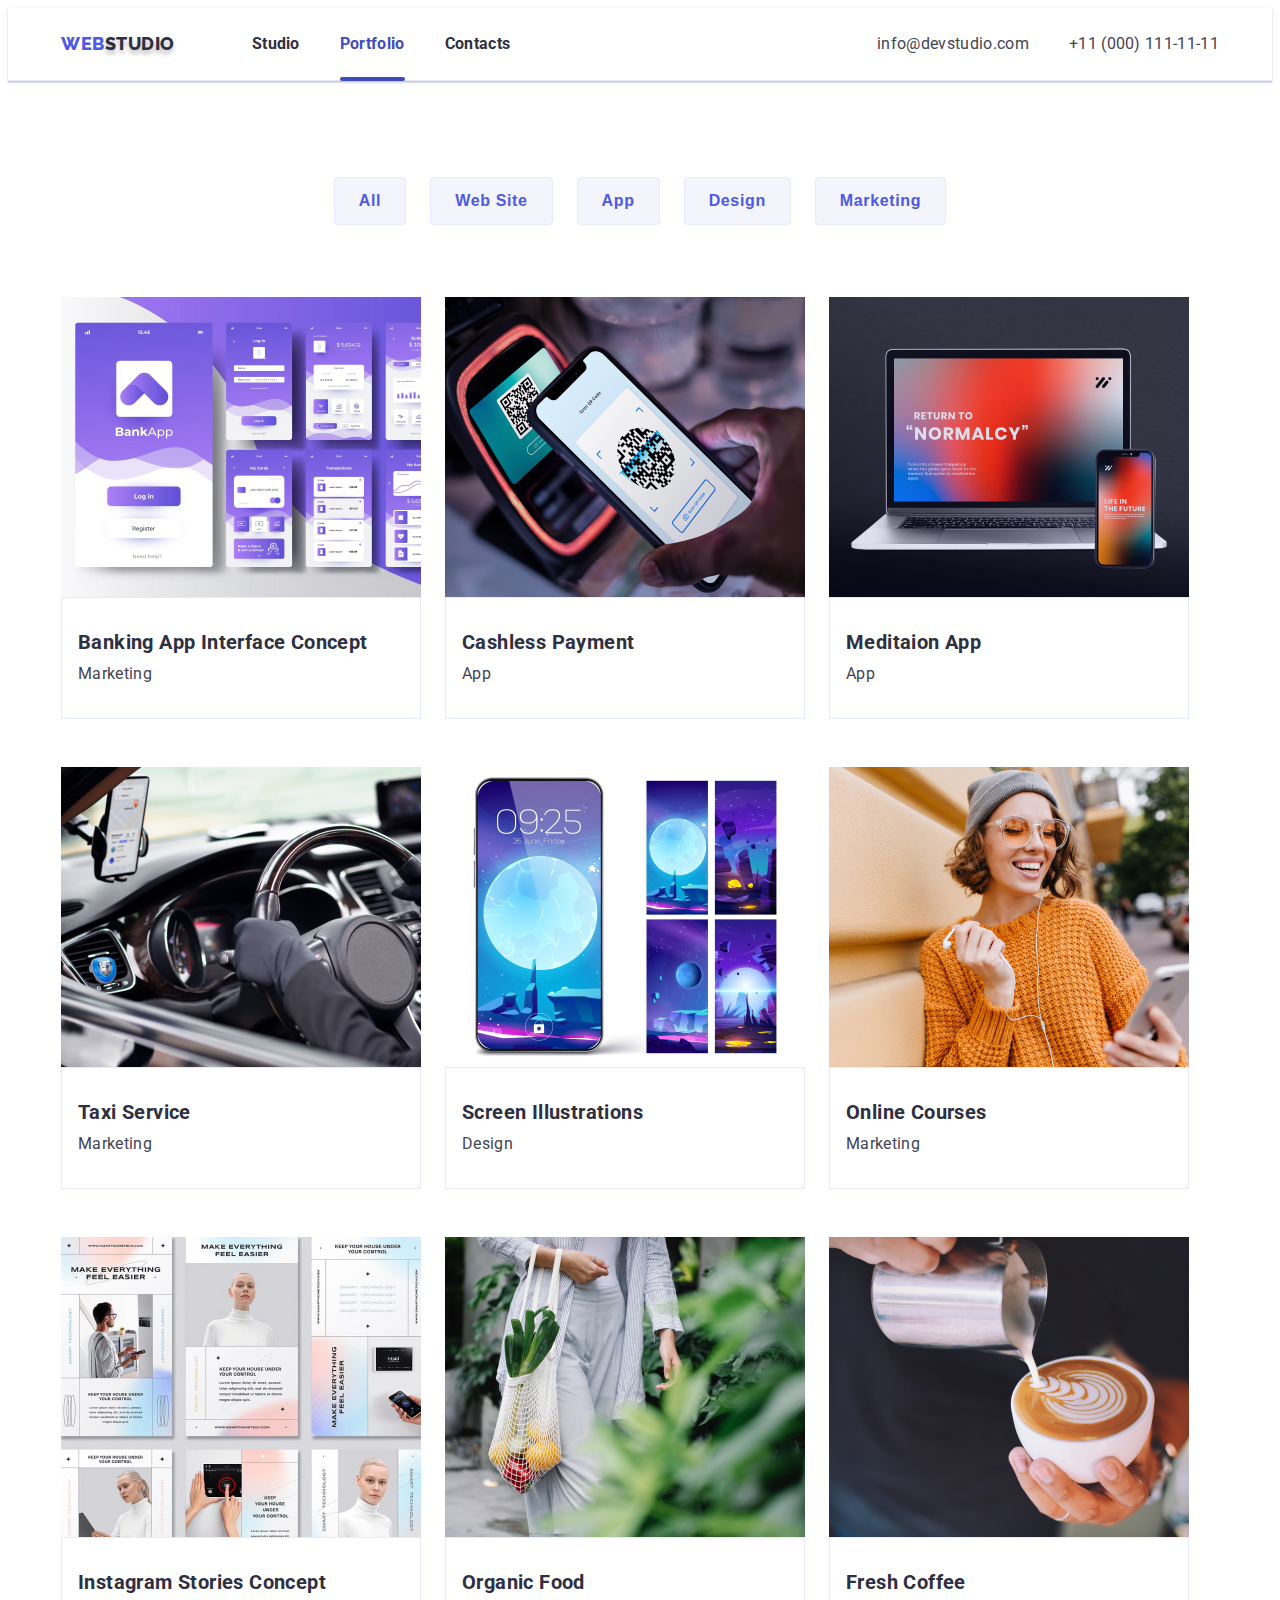
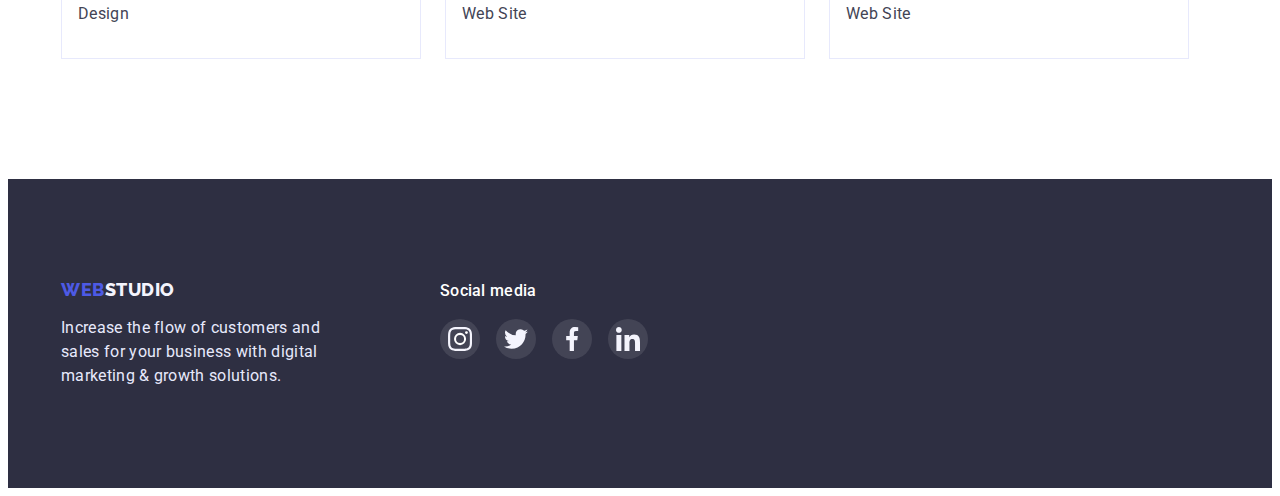
==== portfolio.html @ f2536ace "Скопійовано дз5 в дз6" ====
<!DOCTYPE html>
<html lang="en">
<head>
    <meta charset="UTF-8">
    <meta http-equiv="X-UA-Compatible" content="IE=edge">
    <meta name="viewport" content="width=device-width, initial-scale=1.0">
    <title>Document</title>
    <link rel="stylesheet" href="https://cdnjs.cloudflare.com/ajax/libs/modern-normalize/1.1.0/modern-normalize.min.css" integrity="sha512-wpPYUAdjBVSE4KJnH1VR1HeZfpl1ub8YT/NKx4PuQ5NmX2tKuGu6U/JRp5y+Y8XG2tV+wKQpNHVUX03MfMFn9Q==" crossorigin="anonymous" referrerpolicy="no-referrer" />
    <link rel="stylesheet" href="./css/styles.css">
    <link rel="preconnect" href="https://fonts.googleapis.com">
    <link rel="preconnect" href="https://fonts.gstatic.com" crossorigin>
    <link href="https://fonts.googleapis.com/css2?family=Raleway:wght@800&family=Roboto:wght@400;500;700&display=swap" 
        rel="stylesheet">
</head>
<body>
    <header class="header">
        <div class="container header-row">
            <nav class="header-navigation">
                <div>
                    <a class="header-logo link" href="index.html">WEB<span class="header-logo-part">STUDIO</span></a>
                </div>
                <ul class="header-list list">
                    <li class="header-item"> <a class="header-link link" href="./index.html">Studio</a></li>
                    <li class="header-item"> <a class="header-link link current" href="./portfolio.html">Portfolio</a></li>
                    <li class="header-item"> <a class="header-link link" href="">Contacts</a></li>
                </ul>
            </nav>
            <address>
                <ul class="list address-list">
                    <li> <a class="header-contacts link address-item" href="mailto:info@devstudio.com">info@devstudio.com</a></li>
                    <li> <a class="header-contacts link" href="tel:+11(000)111-11-11">+11 (000) 111-11-11</a></li>
                </ul>
            </address>
        </div>
    </header>

    <main>
        <section class="portfolio">
            <div class="container">
                <h1 class="visually-hidden">Projects filter</h1>
                <ul class="list btn-list">
                    <li><button class="portfolio-btn" type="button">All</button></li>
                    <li><button class="portfolio-btn" type="button">Web Site</button></li>
                    <li><button class="portfolio-btn" type="button">App</button></li>
                    <li><button class="portfolio-btn" type="button">Design</button></li>
                    <li><button class="portfolio-btn marketing-btn" type="button">Marketing</button></li>
                </ul>
                <h2 class="visually-hidden">Our projects</h2>
                <ul class="list works-list">
                    <li class="works-item">
                        <a class="link" href="">
                            <div class="portfolio-wrap">
                                <img src="./img/Portfolio/banking.jpg" alt="Banking App Interface Concept" 
                                width="360"
                                height="300">
                                <p class="text-portfolio">
                                    14 Stylish and User-Friendly App Design Concepts · Task Manager App · Calorie Tracker App · Exotic Fruit Ecommerce App · Cloud Storage App
                                </p>
                            </div>
                            <div class="works-border">
                                <h3 class="works-title">Banking App Interface Concept</h3>
                                <p class="works-text">Marketing</p>
                            </div>
                        </a>
                    </li>
                    <li class="works-item">
                        <a class="link" href="">
                            <div class="portfolio-wrap">
                                <img src="./img/Portfolio/cashless.jpg" alt="Cashless Payment App"
                                width="360"
                                height="300">
                                <p class="text-portfolio">
                                    14 Stylish and User-Friendly App Design Concepts · Task Manager App · Calorie Tracker App · Exotic Fruit Ecommerce App · Cloud Storage App
                                </p>
                            </div>
                            <div class="works-border">
                                <h3 class="works-title">Cashless Payment</h3>
                                <p class="works-text">App</p>
                            </div>
                        </a>
                    </li>
                    <li class="works-item">
                        <a class="link" href="">
                            <div class="portfolio-wrap">
                                <img src="./img/Portfolio/meditation.jpg" alt="Meditaion App" 
                                width="360"
                                height="300">
                                <p class="text-portfolio">
                                    14 Stylish and User-Friendly App Design Concepts · Task Manager App · Calorie Tracker App · Exotic Fruit Ecommerce App · Cloud Storage App
                                </p>
                            </div>
                            <div class="works-border">
                                <h3 class="works-title">Meditaion App</h3>
                                <p class="works-text">App</p>
                            </div>
                        </a>
                    </li>
                    <li class="works-item">
                        <a class="link" href="">
                            <div class="portfolio-wrap">
                                <img src="./img/Portfolio/taxi.jpg" alt="Taxi Service" 
                                width="360"
                                height="300">
                                <p class="text-portfolio">
                                    14 Stylish and User-Friendly App Design Concepts · Task Manager App · Calorie Tracker App · Exotic Fruit Ecommerce App · Cloud Storage App
                                </p>
                            </div>
                            <div class="works-border">
                                <h3 class="works-title">Taxi Service</h3>
                                <p class="works-text">Marketing</p>
                            </div>
                        </a>
                    </li>
                    <li class="works-item">
                        <a class="link" href="">
                            <div class="portfolio-wrap">
                                <img src="./img/Portfolio/illustrations.jpg" alt="Screen Illustrations Design" 
                                width="360"
                                height="300">
                                <p class="text-portfolio">
                                    14 Stylish and User-Friendly App Design Concepts · Task Manager App · Calorie Tracker App · Exotic Fruit Ecommerce App · Cloud Storage App
                                </p>
                            </div>
                            <div class="works-border">
                                <h3 class="works-title">Screen Illustrations</h3>
                                <p class="works-text">Design</p>
                            </div>
                        </a>
                    </li>
                    <li class="works-item">
                        <a class="link" href="">
                            <div class="portfolio-wrap">
                                <img src="./img/Portfolio/courses.jpg" alt="Online Courses" 
                                width="360"
                                height="300">
                                <p class="text-portfolio">
                                    14 Stylish and User-Friendly App Design Concepts · Task Manager App · Calorie Tracker App · Exotic Fruit Ecommerce App · Cloud Storage App
                                </p>
                            </div>
                            <div class="works-border">
                                <h3 class="works-title">Online Courses</h3>
                                <p class="works-text">Marketing</p>
                            </div>
                        </a>
                    </li>
                    <li class="works-item">
                        <a class="link" href="">
                            <div class="portfolio-wrap">
                                <img src="./img/Portfolio/stories.jpg" alt="Design of Instagram Stories Concept" 
                                width="360"
                                height="300">
                                <p class="text-portfolio">
                                    14 Stylish and User-Friendly App Design Concepts · Task Manager App · Calorie Tracker App · Exotic Fruit Ecommerce App · Cloud Storage App
                                </p>
                            </div>
                            <div class="works-border">
                                <h3 class="works-title">Instagram Stories Concept</h3>
                                <p class="works-text">Design</p>
                            </div>
                        </a>
                    </li>
                    <li class="works-item">
                        <a class="link" href="">
                            <div class="portfolio-wrap">
                                <img src="./img/Portfolio/organic.jpg" alt="Organic Food" 
                                width="360"
                                height="300">
                                <p class="text-portfolio">
                                    14 Stylish and User-Friendly App Design Concepts · Task Manager App · Calorie Tracker App · Exotic Fruit Ecommerce App · Cloud Storage App
                                </p>
                            </div>
                            <div class="works-border">
                                <h3 class="works-title">Organic Food</h3>
                                <p class="works-text">Web Site</p>
                            </div>
                        </a>
                    </li>
                    <li class="works-item">
                        <div class="portfolio-wrap">
                            <img src="./img/Portfolio/coffee.jpg" alt="Fresh Coffee" 
                            width="360"
                            height="300">
                            <p class="text-portfolio">
                                14 Stylish and User-Friendly App Design Concepts · Task Manager App · Calorie Tracker App · Exotic Fruit Ecommerce App · Cloud Storage App
                            </p>
                        </div>
                        <a class="link" href="">
                            <div class="works-border">
                                <h3 class="works-title">Fresh Coffee</h3>
                                <p class="works-text">Web Site</p> 
                            </div>
                        </a>
                    </li>
                </ul>
            </div>
        </section>
    </main>

    <footer class="footer">
        <div class="container footer-list">
            <section>
                <a class="footer-logo-part link" href="index.html">WEB<span class="footer-logo">STUDIO</span></a>
                <p class="footer-text">
                    Increase the flow of customers and <br> 
                    sales for your business with digital <br> 
                    marketing & growth solutions.
                </p>
            </section>
            <section class="footer-soc">
                <h2 class="footer-soc-title">Social media</h2>
                <ul class="list footer-soc-list">
                    <li class="footer-soc-item">
                        <a href="" class="footer-soc-link">
                            <svg class="footer-soc-icon" width="24" height="24">
                                <use href="./img/icons.svg#icon-instagram-2-1"></use>
                            </svg>
                        </a>
                    </li>
                    <li class="footer-soc-item">
                        <a href="" class="footer-soc-link">
                            <svg class="footer-soc-icon" width="24" height="24">
                                <use href="./img/icons.svg#icon-twitter-1-1"></use>
                            </svg>
                        </a>
                    </li>
                    <li class="footer-soc-item">
                        <a href="" class="footer-soc-link">
                            <svg class="footer-soc-icon" width="24" height="24">
                                <use href="./img/icons.svg#icon-facebook-1-1"></use>
                            </svg>
                        </a>
                    </li>
                    <li class="footer-soc-item">
                        <a href="" class="footer-soc-link">
                            <svg class="footer-soc-icon" width="24" height="24">
                                <use href="./img/icons.svg#icon-linkedin-1-1"></use>
                            </svg>
                        </a>
                    </li>
                </ul>
            </section>
        </div>
    </footer>
</body>
</html>
---- css/styles.css ----
p,
h1,
h2,
h3,
h4,
h5,
h6 {
    margin: 0;
}

ul, ol {
    margin: 0;
    padding-left: 0;
}

img {
    display: block;
}

body {
    font-family: 'Roboto', 'sans-serif';
}


.visually-hidden {
    position: absolute;
    width: 1px;
    height: 1px;
    margin: -1px;
    border: 0;
    padding: 0;
    white-space: nowrap;
    clip-path: inset(100%);
    clip: rect(0 0 0 0);
    overflow: hidden;
}

.container {
    width: 1158px;
    padding-left: 15px;
    padding-right: 15px;
    margin: 0 auto;
}


/*---------HEADER----------*/

.header-contacts {
    font-size: 16px;
    line-height: 1.50;
    letter-spacing: 0.02em;
    color: #434455;
}

.header-navigation {
    display: flex;
    margin-right: auto;
}

.header {
    background: #FFFFFF;
    box-shadow: 0px 2px 1px rgba(46, 47, 66, 0.08), 
                0px 1px 1px rgba(46, 47, 66, 0.16), 
                0px 1px 6px rgba(46, 47, 66, 0.08);
    padding-top: 24px;
    padding-bottom: 24px;
    border-bottom: 1px solid #E7E9FC;
}

.header-logo{
    font-family: 'Raleway';
    font-weight: 800;
    font-size: 18px;
    line-height: 1.33;
    display: flex;
    align-items: center;
    letter-spacing: 0.03em;
    text-transform: uppercase;
    color: #4D5AE5;
    margin-right: 77px;
}

.header-logo-part {
    font-family: 'Raleway';
    font-weight: 800;
    font-size: 18px;
    line-height: 1.33;
    display: flex;
    align-items: center;
    letter-spacing: 0.03em;
    text-transform: uppercase;
    color: #2E2F42;
    text-shadow: 0px 4px 4px rgba(0, 0, 0, 0.25);
}

.header-list {
    display: flex;
    gap: 40px;
}

.header-row {
    display: flex;
}

.header-item {
    font-weight: 700;
    font-size: 16px;
    line-height: 1.50;
    letter-spacing: 0.02em;
    color: #2E2F42;
}

.header-link {
    font-weight: 700;
    font-size: 16px;
    line-height: 1.50;
    letter-spacing: 0.02em;
    color: #2E2F42;
    position: relative;
    transition: color 250ms cubic-bezier(0.4, 0, 0.2, 1);
}

.header-link.current::after {
    content: '';
    position: absolute;
    width: 100%;
    height: 4px;
    border-radius: 2px;
    bottom: -27.5px;
    left: 0;
    background-color: #404BBF;
}

.header-link.current {
    color: #404BBF;
}

.header-link:hover, :focus {
    color: #404BBF;
}

.header-title {
    font-size: 56px;
    line-height: 1.07;
    text-align: center;
    letter-spacing: 0.02em;
    color: #FFFFFF;
    margin-bottom: 48px;
}

.address-list {
    display: flex;
    gap: 40px;
}

.address-item {
    transition: color 250ms cubic-bezier(0.4, 0, 0.2, 1);
}

.address-item:hover {
    color: #404BBF;
}

/*---------MAIN----------*/

.main {
    background-color: rgba(46, 47, 66, 0.7);
    padding-top: 192px;
    padding-bottom: 192px;
    background-image: 
        linear-gradient(
            rgba(46, 47, 66, 0.7), rgba(46, 47, 66, 0.7)
            ), 
            url(../img/people-office.jpg);
    max-width: 1440px;
    max-height: 600px;
    margin: auto;
    background-repeat: no-repeat;
    background-position: center;
    background-size: cover;
}



.main-btn {
    display: flex;
    flex-direction: row;
    align-items: flex-start;
    padding: 16px 32px;
    gap: 10px;
    font-family: inherit;
    font-weight: 600;
    font-size: 16px;
    line-height: 1.18;
    align-items: center;
    letter-spacing: 0.04em;
    color: #FFFFFF;
    cursor: pointer;
    background-color: #4D5AE5;
    box-shadow: 0px 4px 4px rgba(0, 0, 0, 0.15);
    border-radius: 4px;
    margin: 0 auto;
    transition: background-color 250ms cubic-bezier(0.4, 0, 0.2, 1);
}

.main-btn:hover {
    background-color: #404BBF;
}

.list {
    list-style: none;
}

.link {
    text-decoration: none;
    font-style: normal;
}


/*---------MIDDLE----------*/

.advantages {
    padding-top: 120px;
    padding-bottom: 120px;
    background: #FFFFFF;
    justify-content: center;
}

.advantages-link {
    background: #F4F4FD;
    border-radius: 4px;
    width: 264px;
    height: 112px;
    display: flex;
    justify-content: center;
    align-items: center;
    margin-bottom: 8px;
}

.doing {
    padding-bottom: 120px;
    background: #FFFFFF;
}

.doing-title {
    font-size: 36px;
    line-height: 1.11;
    text-align: center;
    letter-spacing: 0.02em;
    text-transform: capitalize;
    color: #2E2F42;
    margin-bottom: 72px;
}


.doing-list {
    display: flex;
    justify-content: center;
    gap: 24px;
}

.middle-list {
    font-size: 16px;
    line-height: 1.50;
    letter-spacing: 0.02em;
    color: #434455;
    display: flex;
    justify-content: center;
    gap: 24px;
}

.middle-title {
    font-size: 20px;
    line-height: 1.20;
    letter-spacing: 0.02em;
    color: #2E2F42;
    margin-bottom: 8px;
}


/*---------TEAM----------*/

.team {
    background: #F4F4FD;
    padding-top: 120px;
    padding-bottom: 120px;

}

.team-title {
    font-size: 36px;
    line-height: 1.11;
    text-align: center;
    letter-spacing: 0.02em;
    text-transform: capitalize;
    color: #2E2F42;
    margin-bottom: 72px;
}

.team-list {
    font-size: 16px;
    line-height: 1.50;
    text-align: center;
    letter-spacing: 0.02em;
    color: #434455;
    display: flex;
    justify-content: center;
    column-gap: 24px;
}

.team-name {
    font-size: 20px;
    line-height: 1.20;
    text-align: center;
    letter-spacing: 0.02em;
    color: #2E2F42;
    margin-top: 32px;
    margin-bottom: 8px;
}

.team-item {
    display: flex;
    flex-direction: column;
    justify-content: center;
    align-items: center;
    padding: 0px 0px 32px;
    background: #FFFFFF;
    box-shadow: 0px 1px 6px rgba(46, 47, 66, 0.08), 0px 1px 1px rgba(46, 47, 66, 0.16), 0px 2px 1px rgba(46, 47, 66, 0.08);
    border-radius: 0px 0px 4px 4px;
}

.team-text {
    font-size: 16px;
    line-height: 1.50;
    text-align: center;
    letter-spacing: 0.02em;
    color: #434455;
}

.team-soc-list {
    display: flex;
    justify-content: center;
    margin-top: 8px;
    gap: 24px;
}

.team-soc-item {
    width: 40px;
    height: 40px;
}

.team-soc-icon {
    fill: #F4F4FD;
}

.team-soc-link {
    width: 100%;
    height: 100%;
    background-color: #4D5AE5;
    border-radius: 50%;
    display: flex;
    align-items: center;
    justify-content: center;
    transition: background-color 250ms cubic-bezier(0.4, 0, 0.2, 1);
}

.team-soc-link:hover,
.team-soc-link:focus {
    background-color: #404BBF;
    border-radius: 50%;
}

/*---------CUSTOMERS----------*/

.customers-title {
    font-size: 36px;
    line-height: 1.11;
    text-align: center;
    letter-spacing: 0.02em;
    text-transform: capitalize;
    color: #2E2F42;
    margin-top: 130px;
    margin-bottom: 72px;
}

.customers-list {
    display: flex;
    justify-content: center;
    margin-bottom: 120px;
    gap: 24px;
}

.customers-item {
    border: 1px solid #8E8F99;
    border-radius: 4px;
    width: 168px;
    height: 88px;
    fill: #8E8F99;
    transition: border-color 250ms cubic-bezier(0.4, 0, 0.2, 1);
}

.customers-link {
    width: 100%;
    height: 100%;
    display: flex;
    justify-content: center;
    align-items: center;
    transition: fill 250ms cubic-bezier(0.4, 0, 0.2, 1);
}

.customers-icon {
    fill: #8E8F99;
    transition: fill 250ms cubic-bezier(0.4, 0, 0.2, 1);
}

.customers-item:hover,
.customers-item:focus {
    border-color: #404BBF;
}

.customers-item:hover .customers-icon,
.customers-link:focus .customers-icon {
    fill: #404BBF;
}


/*---------FOOTER----------*/

.footer {
    background: #2E2F42;
    padding-top: 100px;
    padding-bottom: 100px;
}

.footer-list {
    display: flex;
}

.footer-text {
    font-size: 16px;
    line-height: 1.50;
    letter-spacing: 0.02em;
    color: #E7E9FC;
    margin-top: 16px;
}

.footer-logo {
    font-family: 'Raleway';
    font-weight: 800;
    font-size: 18px;
    line-height: 1.17;
    display: flex;
    align-items: center;
    letter-spacing: 0.03em;
    text-transform: uppercase;
    color: #F4F4FD;
    flex: none;
    order: 1;
    flex-grow: 0;
}

.footer-logo-part {
    font-family: 'Raleway';
    font-weight: 800;
    font-size: 18px;
    line-height: 1.17;
    display: flex;
    align-items: center;
    letter-spacing: 0.03em;
    text-transform: uppercase;
    color: #4D5AE5;
}

.footer-soc-title {
    font-weight: 500;
    font-size: 16px;
    line-height: 1.50;
    letter-spacing: 0.02em;
    color: #FFFFFF;
}

.footer-soc {
    margin-left: 120px;
}

.footer-soc-list {
    display: flex;
    justify-content: center;
    align-items: center;
    gap: 16px;
    margin-top: 16px;
}

.footer-soc-item {
    width: 40px;
    height: 40px;
}

.footer-soc-link {
    width: 100%;
    height: 100%;
    background-color: rgba(255, 255, 255, 0.1);
    border-radius: 50%;
    display: flex;
    align-items: center;
    justify-content: center;
    transition: background-color 250ms cubic-bezier(0.4, 0, 0.2, 1);
}

.footer-soc-link:hover {
    background-color: #31D0AA;
    border-radius: 50%;
}

.footer-soc-link:focus {
    background-color: #31D0AA;
    border-radius: 50%;
}

.footer-soc-icon {
    fill: #FFFFFF;
}


/*---------PORTFOLIO----------*/

.portfolio {
    padding-top: 96px;
    padding-bottom: 120px;
}

.btn-list {
    display: flex;
    justify-content: center;
    gap: 24px;
    margin-bottom: 72px;
}


.portfolio-btn {
    cursor: pointer;
    background: #F4F4FD;
    font-weight: 700;
    font-size: 16px;
    line-height: 1.50;
    display: flex;
    align-items: center;
    text-align: center;
    letter-spacing: 0.04em;
    color: #4D5AE5;
    height: 48px;
    border: 1px solid #E7E9FC;
    border-radius: 4px;
    padding-right: 24px;
    padding-left: 24px;
    padding-top: 12px;
    padding-bottom: 12px;
    transition: color 250ms cubic-bezier(0.4, 0, 0.2, 1), 
                background-color 250ms cubic-bezier(0.4, 0, 0.2, 1), 
                box-shadow 250ms cubic-bezier(0.4, 0, 0.2, 1);
}


.portfolio-btn:hover, :focus {
    background: #4D5AE5;
    box-shadow: 0px 3px 1px rgba(0, 0, 0, 0.1), 0px 2px 1px rgba(0, 0, 0, 0.08), 0px 2px 2px rgba(0, 0, 0, 0.12);
    border-radius: 4px;
    color: #FFFFFF;
}

.works-title {
    font-size: 20px;
    line-height: 1.20;
    letter-spacing: 0.02em;
    color: #2E2F42;
    margin-bottom: 8px;
}

.works-text {
    font-size: 16px;
    line-height: 1.50;
    letter-spacing: 0.02em;
    color: #434455;
}

.works-list {
    font-size: 16px;
    line-height: 1.50;
    letter-spacing: 0.02em;
    color: #434455;
    display: flex;
    column-gap: 24px;
    flex-wrap: wrap;
    row-gap: 48px;
}

.works-item {
    width: 360px;
    left: 540px;
    top: 1224px;
    transition: box-shadow 250ms cubic-bezier(0.4, 0, 0.2, 1);
}

.works-item:hover, :focus {
    box-shadow: 0px 1px 6px rgba(46, 47, 66, 0.08), 
                0px 1px 1px rgba(46, 47, 66, 0.16), 
                0px 2px 1px rgba(46, 47, 66, 0.08);
}

.works-item:hover .text-portfolio {
    transform: translateY(0%);
}

.portfolio-wrap {
    position: relative;
    overflow: hidden;
}

.text-portfolio {
    padding-left: 32px;
    padding-right: 32px;
    padding-top: 40px;
    position: absolute;
    top: 0;
    width: 100%;
    height: 100%;
    background-color: #4D5AE5;
    font-family: 'Roboto';
    font-size: 16px;
    line-height: 1.50;
    letter-spacing: 0.02em;
    color: #F4F4FD;
    transform: translateY(100%);
    transition: transform 250ms cubic-bezier(0.4, 0, 0.2, 1);
    overflow: auto;
}

.works-bg {
    color: #FFFFFF;
}

.works-border {
    background: #FFFFFF;
    border: 1px solid #E7E9FC;
    padding-top: 32px;
    padding-bottom: 32px;
    padding-left: 16px;
}


/*---------BACKDROP----------*/

.backdrop {
    position: fixed;
    top: 0;
    width: 100%;
    height: 100%;
    background-color: rgba(46, 47, 66, 0.4);
    transition: opacity 250ms cubic-bezier(0.4, 0, 0.2, 1),
                visibility 250ms cubic-bezier(0.4, 0, 0.2, 1);
}

.modal {
    padding: 24px;
    position: absolute;
    top: 50%;
    left: 50%;
    min-height: 576px;
    width: 408px;
    background-color: #FCFCFC;
    box-shadow: 0px 1px 1px rgba(0, 0, 0, 0.14), 
                0px 1px 3px rgba(0, 0, 0, 0.12), 
                0px 2px 1px rgba(0, 0, 0, 0.2);
    border-radius: 4px;
    transform: translate(-50%, -50%) scale(1);
    transition: transform 250ms cubic-bezier(0.4, 0, 0.2, 1);
}

.backdrop.is-hidden .modal {
    transform: translate(-50%, -50%) scale(0);
}

.modal-close {
    position: absolute;
    width: 24px;
    height: 24px;
    top: 24px;
    right: 24px;
    background: #E7E9FC;
    border: 1px solid rgba(0, 0, 0, 0.1);
    border-radius: 50%;
    transition: fill 250ms cubic-bezier(0.4, 0, 0.2, 1),
                background-color 250ms cubic-bezier(0.4, 0, 0.2, 1);
    cursor: pointer;
}

.is-hidden {
    opacity: 0;
    visibility: hidden;
    pointer-events: none;
}

.close-icon {
    display: flex;
    justify-content: center;
    align-items: center;
    fill: #000000;
}

.modal-close:hover .close-icon {
    fill: #FFFFFF;
}

.modal-close:hover {
    background-color: #404BBF;
}

.modal-close:focus .close-icon {
    fill: #FFFFFF;
}

.modal-close:focus {
    background-color: #404BBF;
}

.modal-title {
    font-weight: 600;
    font-size: 16px;
    line-height: 1.50;
    text-align: center;
    letter-spacing: 0.02em;
    color: #2E2F42;
    padding-top: 48px;
    margin-bottom: 16px;
}

.modal-form {

}

.modal-input {
    color: black;
    width: 100%;
    border: 1px solid rgba(33, 33, 33, 0.2);
    border-radius: 4px;
    height: 40px;
    padding-left: 16px;
    background-color: transparent;
    transition: border 250ms cubic-bezier(0.4, 0, 0.2, 1),
                outline-color 250ms cubic-bezier(0.4, 0, 0.2, 1);
}

.modal-input:hover,
.modal-input:focus {
    border: 1px solid #4D5AE5;
    outline-color: #4D5AE5;
}

.modal-input:focus + .input-icon {
    fill: #4D5AE5;
}

.modal-icon {
    
}

.send-btn {
    background-color: #4D5AE5;
    box-shadow: 0px 4px 4px rgba(0, 0, 0, 0.15);
    border-radius: 4px;
    font-size: 16px;
    line-height: 1.50;
    padding: 16px 32px;
    display: flex;
    flex-direction: row;
    align-items: flex-start;
    align-items: center;
    text-align: center;
    letter-spacing: 0.04em;
    color: #FFFFFF;
    font-weight: 600;
    cursor: pointer;
    margin: 0 auto;
    transition: background-color 250ms cubic-bezier(0.4, 0, 0.2, 1);
}

.send-btn:hover,
.send-btn:focus {
    background-color: #404BBF;
}

.input-text {
    font-size: 12px;
    line-height: 1.16;
    letter-spacing: 0.01em;
    color: #8E8F99;
}

.modal-field {
    margin-bottom: 8px;
}

.modal-comment {
    width: 100%;
    height: 120px;
    resize: none;
    outline-color: #4D5AE5;
    background-color: transparent;
    border: 1px solid rgba(33, 33, 33, 0.2);
    border-radius: 4px;
    padding: 8px 16px;
    margin-top: 4px;
    color: black;
}
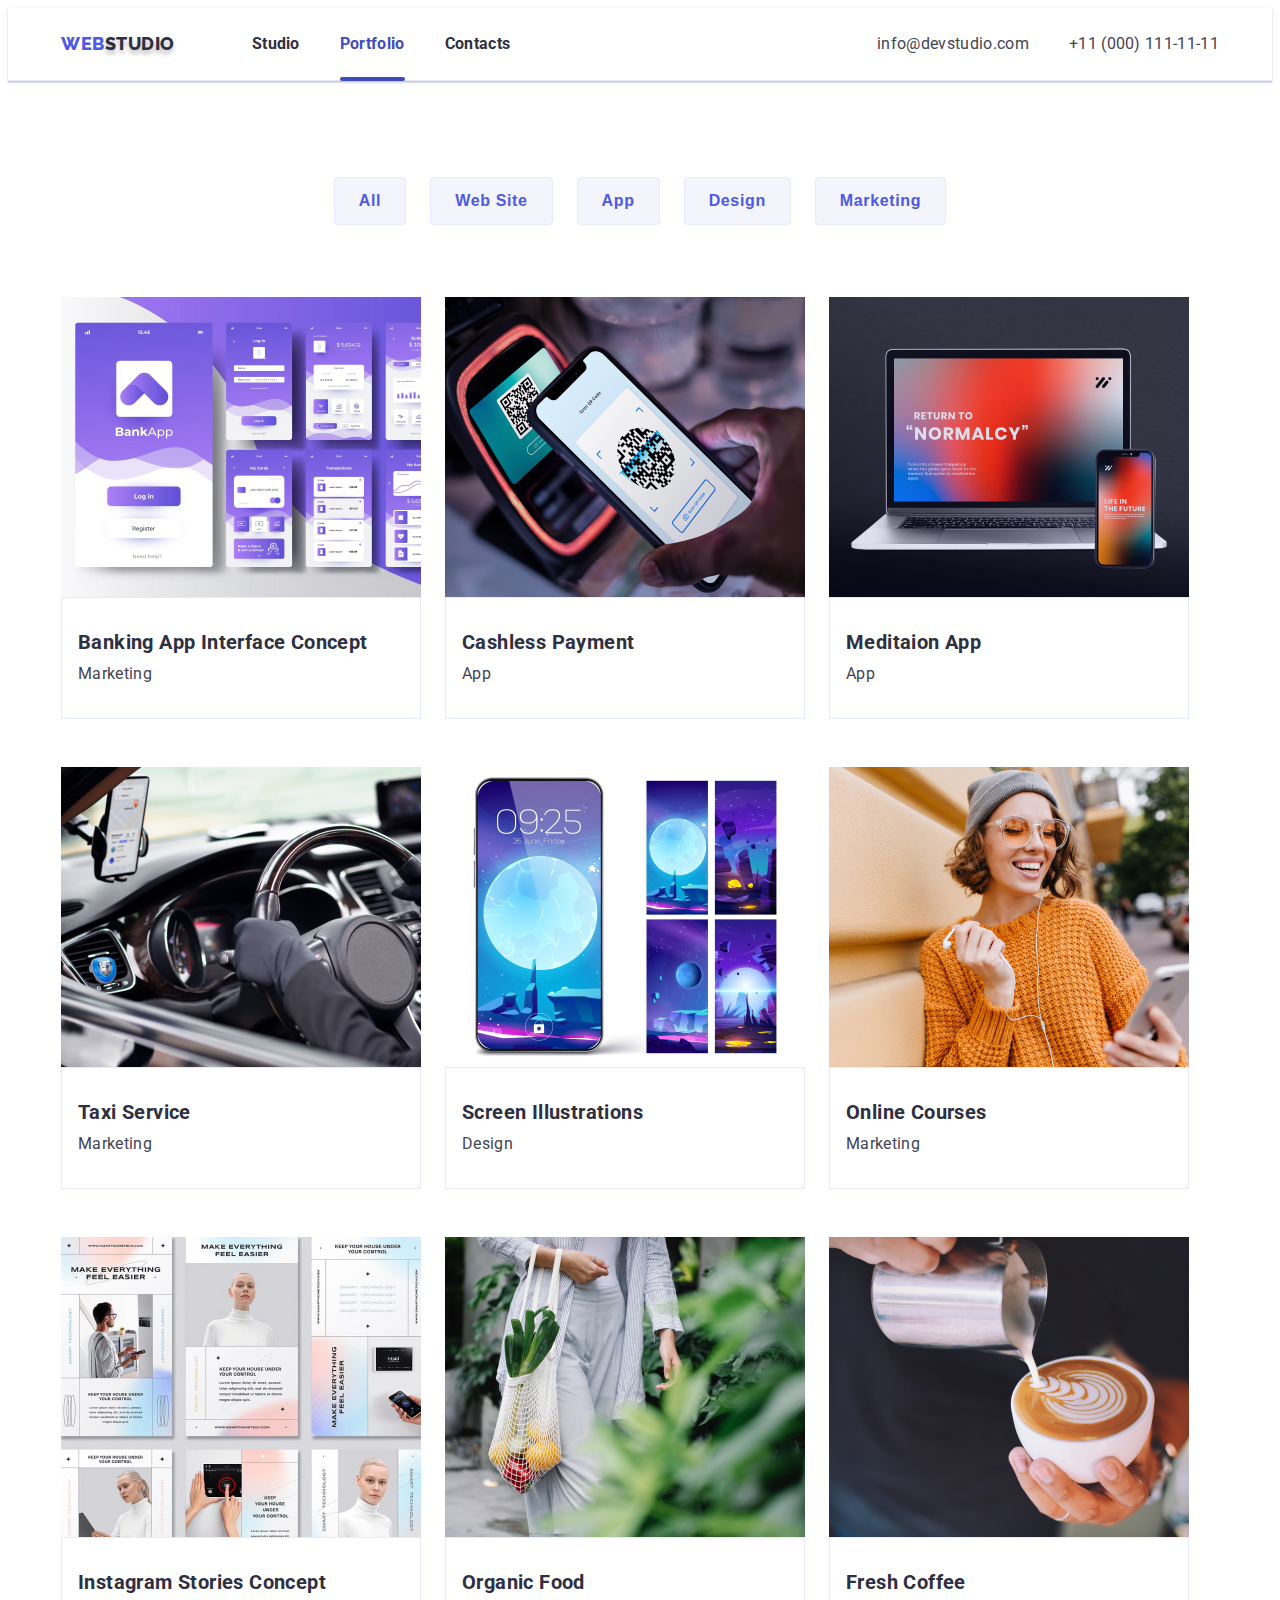
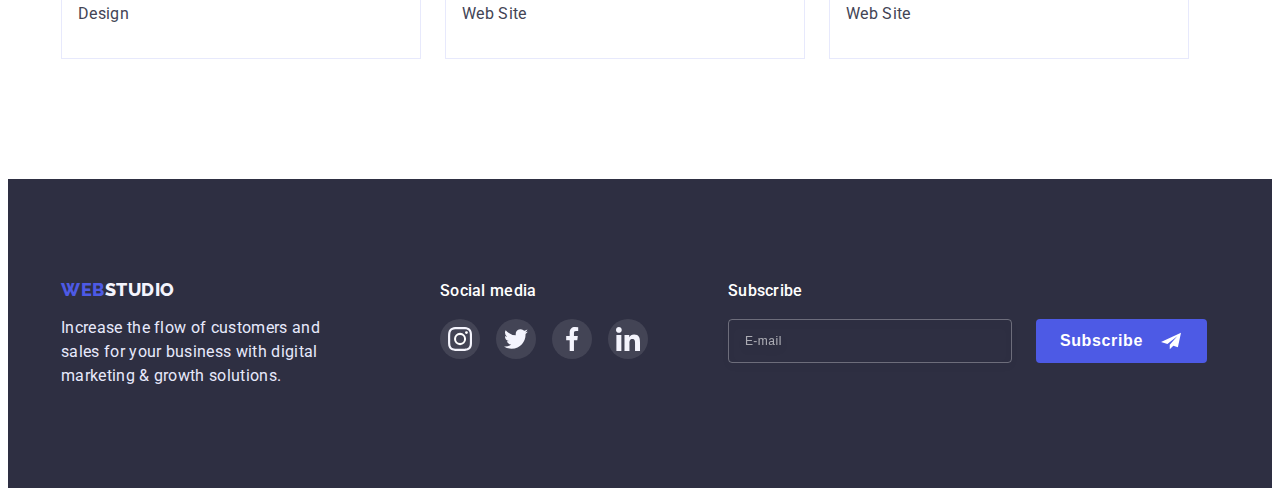
==== commit 572757f5: "Створено і допрацьовано інпути та модалка" ====
--- a/portfolio.html
+++ b/portfolio.html
@@ -239,6 +239,26 @@
                     </li>
                 </ul>
             </section>
+            <form action="">
+                <div class="footer-sub">
+                    <label class="footer-soc-title" for="subscribe">Subscribe</label>
+                    <div class="sub-list">
+                    <input 
+                        class="footer-input" 
+                        type="email"
+                        placeholder="E-mail"
+                        name="subscribe"
+                        required
+                        id="subscribe">
+                        <button type="submit" class="sub-btn" href="">
+                            Subscribe
+                            <svg class="tg-icon" width="24" height="20">
+                                <use href="./img/icons.svg#icon-telegram"></use>
+                            </svg>
+                        </button>
+                    </div>
+                </div>
+            </form>
         </div>
     </footer>
 </body>
--- a/css/styles.css
+++ b/css/styles.css
@@ -471,6 +471,7 @@
     color: #4D5AE5;
 }
 
+
 .footer-soc-title {
     font-weight: 500;
     font-size: 16px;
@@ -521,6 +522,76 @@
     fill: #FFFFFF;
 }
 
+.footer-sub {
+    margin-left: 80px;
+}
+
+.footer-input {
+    border: 1px solid rgba(255, 255, 255, 0.3);
+    filter: drop-shadow(0px 4px 4px rgba(0, 0, 0, 0.15));
+    border-radius: 4px;
+    background-color: transparent;
+    margin-top: 16px;
+    width: 264px;
+    height: 40px;
+    padding-left: 16px;
+    font-size: 12px;
+    line-height: 24px;
+}
+
+.footer-input::placeholder {
+    font-size: 12px;
+    line-height: 24px;
+    display: flex;
+    align-items: center;
+    letter-spacing: 0.04em;
+    color: rgba(255, 255, 255, 0.6);
+}
+
+.footer-input:focus,
+.footer-input:hover {
+    background-color: transparent;
+    color: #FFFFFF;
+}
+
+.sub-btn {
+    cursor: pointer;
+    background-color: #4D5AE5;
+    font-weight: 600;
+    font-size: 16px;
+    line-height: 1.50;
+    display: flex;  
+    align-items: center;
+    text-align: center;
+    letter-spacing: 0.04em;
+    margin-top: 16px;
+    border: none;
+    color: #FFFFFF;
+    border-radius: 4px;
+    padding: 8px 24px;
+    transition: color 250ms cubic-bezier(0.4, 0, 0.2, 1), 
+                background-color 250ms cubic-bezier(0.4, 0, 0.2, 1), 
+                box-shadow 250ms cubic-bezier(0.4, 0, 0.2, 1);
+}
+
+.sub-btn:hover,
+.sub-btn:focus  {
+    background-color: #404BBF;
+    box-shadow: 0px 3px 1px rgba(0, 0, 0, 0.1), 0px 2px 1px rgba(0, 0, 0, 0.08), 0px 2px 2px rgba(0, 0, 0, 0.12);
+    border-radius: 4px;
+    color: #FFFFFF;
+    outline: none;
+}
+
+.sub-list {
+    display: flex;
+    gap: 24px;
+}
+
+.tg-icon {
+    fill: #FFFFFF;
+    margin-left: 16px;
+}
 
 /*---------PORTFOLIO----------*/
 
@@ -561,11 +632,13 @@
 }
 
 
-.portfolio-btn:hover, :focus {
-    background: #4D5AE5;
+.portfolio-btn:hover,
+.portfolio-btn:focus  {
+    background-color: #4D5AE5;
     box-shadow: 0px 3px 1px rgba(0, 0, 0, 0.1), 0px 2px 1px rgba(0, 0, 0, 0.08), 0px 2px 2px rgba(0, 0, 0, 0.12);
     border-radius: 4px;
     color: #FFFFFF;
+    outline: none;
 }
 
 .works-title {
@@ -601,10 +674,12 @@
     transition: box-shadow 250ms cubic-bezier(0.4, 0, 0.2, 1);
 }
 
-.works-item:hover, :focus {
+.works-item:hover,
+.works-item:focus {
     box-shadow: 0px 1px 6px rgba(46, 47, 66, 0.08), 
                 0px 1px 1px rgba(46, 47, 66, 0.16), 
                 0px 2px 1px rgba(46, 47, 66, 0.08);
+    outline: none;
 }
 
 .works-item:hover .text-portfolio {
@@ -744,7 +819,7 @@
     border: 1px solid rgba(33, 33, 33, 0.2);
     border-radius: 4px;
     height: 40px;
-    padding-left: 16px;
+    padding-left: 38px;
     background-color: transparent;
     transition: border 250ms cubic-bezier(0.4, 0, 0.2, 1),
                 outline-color 250ms cubic-bezier(0.4, 0, 0.2, 1);
@@ -781,6 +856,7 @@
     font-weight: 600;
     cursor: pointer;
     margin: 0 auto;
+    margin-top: 24px;
     transition: background-color 250ms cubic-bezier(0.4, 0, 0.2, 1);
 }
 
@@ -798,6 +874,10 @@
 
 .modal-field {
     margin-bottom: 8px;
+}
+
+.input-wrap {
+    position: relative;
 }
 
 .modal-comment {
@@ -813,3 +893,52 @@
     color: black;
 }
 
+.input-icon {
+    position: absolute;
+    left: 16px;
+    top: 50%;
+    transform: translateY(-50%);
+    fill: #2E2F42;
+}
+
+
+.check-text {
+    font-size: 12px;
+    line-height: 1.33;
+    letter-spacing: 0.04em;
+    color: #757575;
+    align-items: center;
+    display: flex;
+    align-items: center;
+}
+
+.check-text::before {
+    content: '';
+    width: 16px;
+    height: 16px;
+    border: 1.25px solid #2E2F42;
+    border-radius: 2px;
+    border-color: #2E2F42;
+    margin-right: 8px;
+    display: block;
+    align-items: center;
+}
+
+.input-checkbox:checked + .check-text::before {
+    background-color: #404BBF;
+    border: none;
+    background-image: url(../img/Vector.svg);
+    background-repeat: no-repeat;
+    background-position: center;
+}
+
+.privacy-link {
+    text-decoration-line: underline;
+    color: #4D5AE5;
+    padding-left: 4px;
+}
+
+.send-text {
+    width: 105px;
+}
+
